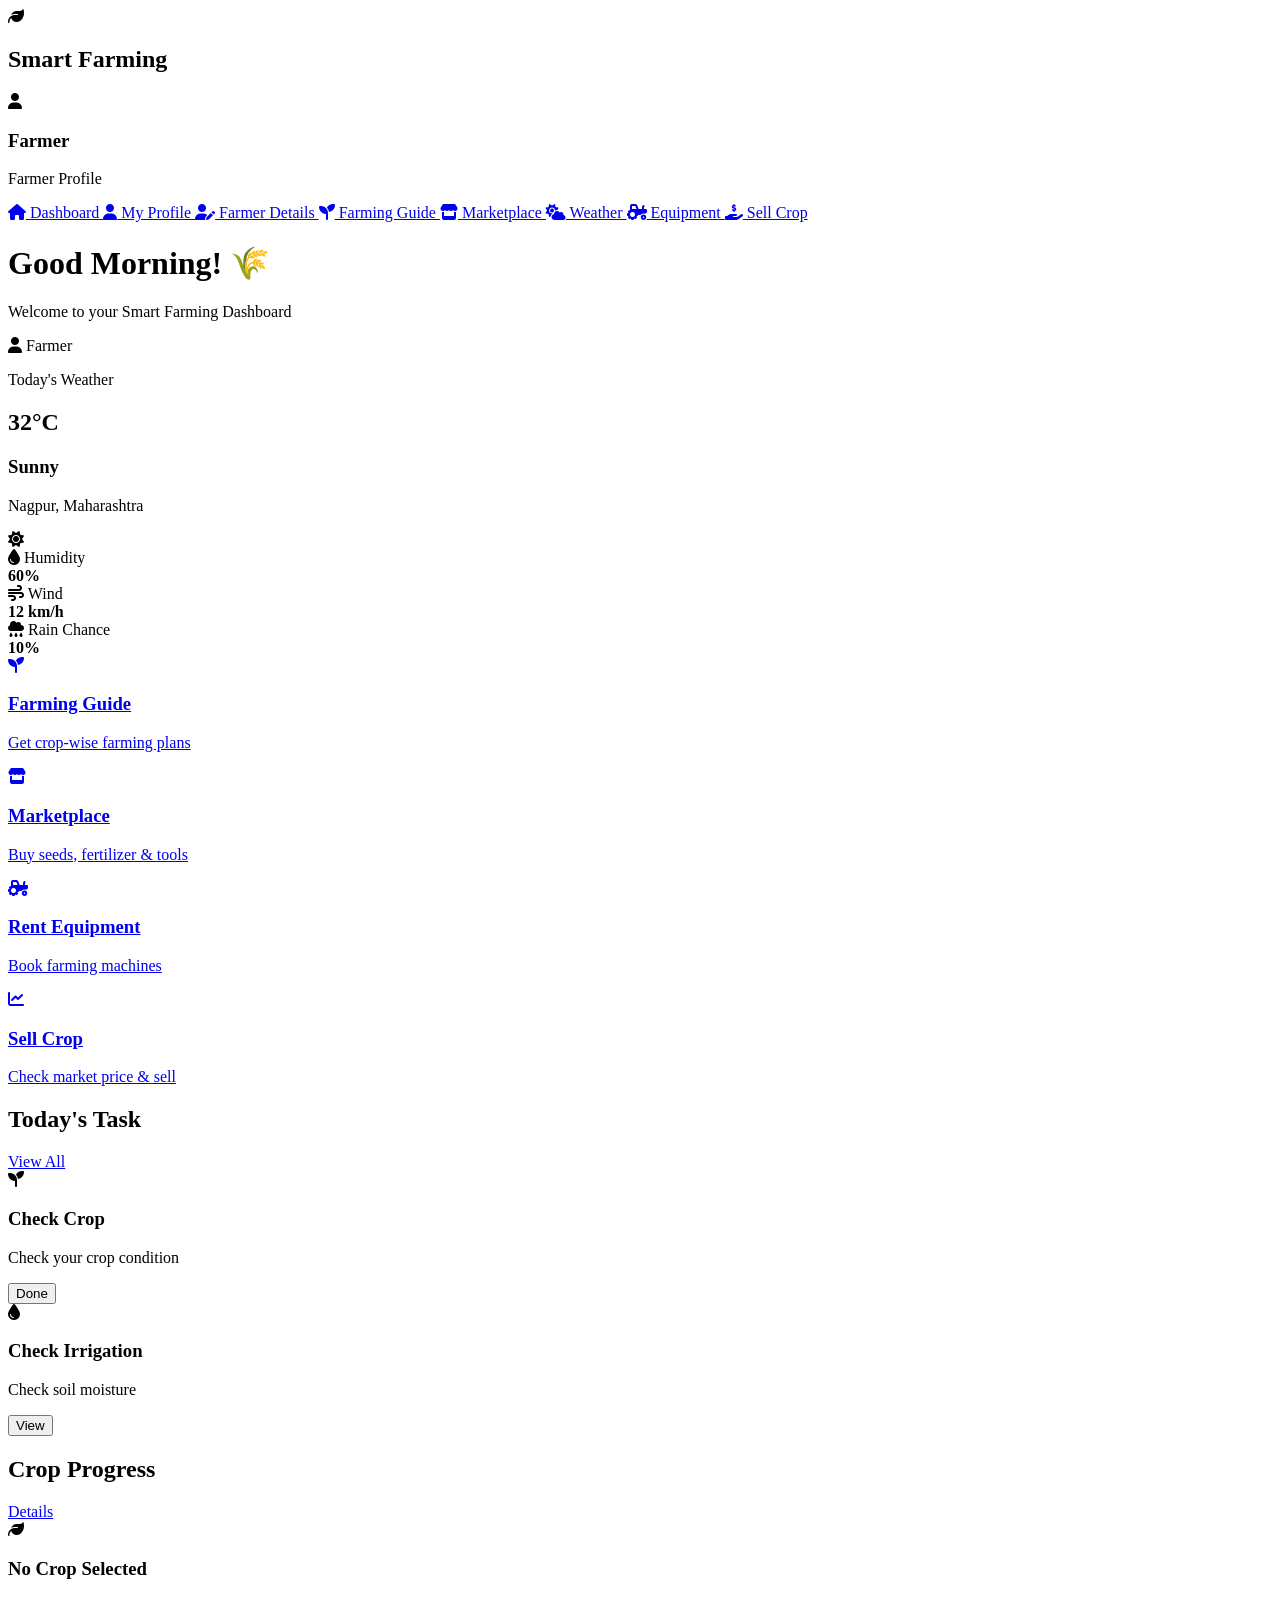
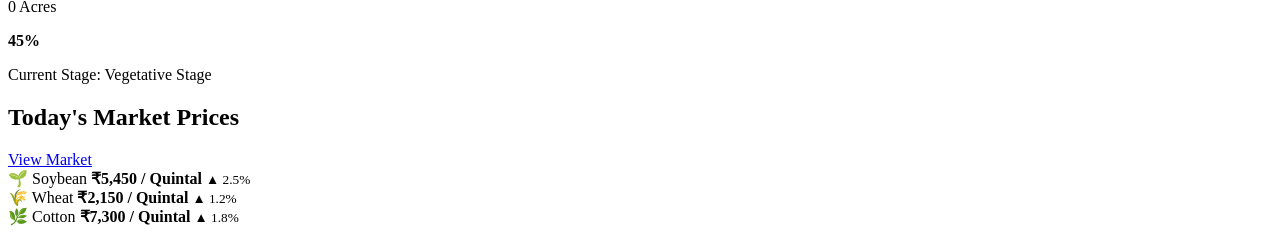
==== dashboard.html @ 043cf6d7 "Add files via upload" ====
<!DOCTYPE html>
<html lang="en">

<head>

    <meta charset="UTF-8">
    <meta name="viewport" content="width=device-width, initial-scale=1.0">

    <title>Dashboard | Smart Farming</title>

    <link rel="stylesheet" href="css/dashboard.css">

    <link href="https://fonts.googleapis.com/css2?family=Poppins:wght@300;400;500;600;700&display=swap"
        rel="stylesheet">

    <link rel="stylesheet"
        href="https://cdnjs.cloudflare.com/ajax/libs/font-awesome/6.6.0/css/all.min.css">

</head>

<body>

    <!-- SIDEBAR -->

    <aside class="sidebar">

        <div class="sidebar-logo">
            <i class="fa-solid fa-leaf"></i>
            <h2>Smart Farming</h2>
        </div>


        <div class="farmer-mini">

            <div class="profile-circle">
                <i class="fa-solid fa-user"></i>
            </div>

            <div>
                <h3 id="farmerName">Farmer</h3>
                <p>Farmer Profile</p>
            </div>

        </div>


        <!-- MENU -->

        <nav class="side-menu">

            <a href="dashboard.html" class="active">
                <i class="fa-solid fa-house"></i>
                Dashboard
            </a>

            <a href="profile.html">
                <i class="fa-solid fa-user"></i>
                My Profile
            </a>

            <a href="farmer.html">
                <i class="fa-solid fa-user-pen"></i>
                Farmer Details
            </a>

            <a href="guide.html">
                <i class="fa-solid fa-seedling"></i>
                Farming Guide
            </a>

            <a href="marketplace.html">
                <i class="fa-solid fa-store"></i>
                Marketplace
            </a>

            <a href="weather.html">
                <i class="fa-solid fa-cloud-sun"></i>
                Weather
            </a>

            <a href="equipment.html">
                <i class="fa-solid fa-tractor"></i>
                Equipment
            </a>

            <a href="sell.html">
                <i class="fa-solid fa-hand-holding-dollar"></i>
                Sell Crop
            </a>

        </nav>

    </aside>


    <!-- MAIN CONTENT -->

    <main class="main-content">


        <!-- TOPBAR -->

        <header class="topbar">

            <div>

                <h1>
                    Good Morning! 🌾
                </h1>

                <p>
                    Welcome to your Smart Farming Dashboard
                </p>

            </div>


            <div class="top-user">

                <i class="fa-solid fa-user"></i>

                <span id="topFarmerName">
                    Farmer
                </span>

            </div>

        </header>


        <!-- WEATHER CARD -->

        <section class="weather-card">

            <div>

                <p>Today's Weather</p>

                <h2>32°C</h2>

                <h3>Sunny</h3>

                <p>Nagpur, Maharashtra</p>

            </div>


            <div class="weather-icon">

                <i class="fa-solid fa-sun"></i>

            </div>


            <div class="weather-details">

                <div>

                    <i class="fa-solid fa-droplet"></i>

                    <span>
                        Humidity
                        <br>
                        <b>60%</b>
                    </span>

                </div>


                <div>

                    <i class="fa-solid fa-wind"></i>

                    <span>
                        Wind
                        <br>
                        <b>12 km/h</b>
                    </span>

                </div>


                <div>

                    <i class="fa-solid fa-cloud-rain"></i>

                    <span>
                        Rain Chance
                        <br>
                        <b>10%</b>
                    </span>

                </div>

            </div>

        </section>


        <!-- QUICK CARDS -->

        <section class="cards">


            <a href="guide.html" class="dashboard-card">

                <div class="card-icon green">
                    <i class="fa-solid fa-seedling"></i>
                </div>

                <h3>Farming Guide</h3>

                <p>
                    Get crop-wise farming plans
                </p>

            </a>


            <a href="marketplace.html" class="dashboard-card">

                <div class="card-icon orange">
                    <i class="fa-solid fa-store"></i>
                </div>

                <h3>Marketplace</h3>

                <p>
                    Buy seeds, fertilizer & tools
                </p>

            </a>


            <a href="equipment.html" class="dashboard-card">

                <div class="card-icon blue">
                    <i class="fa-solid fa-tractor"></i>
                </div>

                <h3>Rent Equipment</h3>

                <p>
                    Book farming machines
                </p>

            </a>


            <a href="sell.html" class="dashboard-card">

                <div class="card-icon purple">
                    <i class="fa-solid fa-chart-line"></i>
                </div>

                <h3>Sell Crop</h3>

                <p>
                    Check market price & sell
                </p>

            </a>

        </section>


        <!-- DASHBOARD GRID -->

        <section class="dashboard-grid">


            <!-- TODAY'S TASK -->

            <div class="panel">

                <div class="panel-title">

                    <h2>Today's Task</h2>

                    <a href="guide.html">
                        View All
                    </a>

                </div>


                <div class="task">

                    <div class="task-icon">
                        <i class="fa-solid fa-seedling"></i>
                    </div>


                    <div>

                        <h3>Check Crop</h3>

                        <p>
                            Check your crop condition
                        </p>

                    </div>


                    <button class="task-btn">
                        Done
                    </button>

                </div>


                <div class="task">

                    <div class="task-icon">
                        <i class="fa-solid fa-droplet"></i>
                    </div>


                    <div>

                        <h3>Check Irrigation</h3>

                        <p>
                            Check soil moisture
                        </p>

                    </div>


                    <button class="task-btn">
                        View
                    </button>

                </div>

            </div>


            <!-- CROP PROGRESS -->

            <div class="panel">

                <div class="panel-title">

                    <h2>Crop Progress</h2>

                    <a href="guide.html">
                        Details
                    </a>

                </div>


                <div class="crop-info">

                    <div class="crop-image">
                        <i class="fa-solid fa-leaf"></i>
                    </div>


                    <div>

                        <h3 id="dashboardCrop">
                            No Crop Selected
                        </h3>

                        <p id="dashboardLand">
                            0 Acres
                        </p>

                    </div>


                    <strong>
                        45%
                    </strong>

                </div>


                <div class="progress-bar">

                    <div></div>

                </div>


                <p class="stage">
                    Current Stage:
                    Vegetative Stage
                </p>

            </div>

        </section>


        <!-- MARKET PRICES -->

        <section class="panel market-panel">

            <div class="panel-title">

                <h2>
                    Today's Market Prices
                </h2>

                <a href="marketplace.html">
                    View Market
                </a>

            </div>


            <div class="market-list">


                <div>

                    <span>
                        🌱 Soybean
                    </span>

                    <strong>
                        ₹5,450 / Quintal
                    </strong>

                    <small>
                        ▲ 2.5%
                    </small>

                </div>


                <div>

                    <span>
                        🌾 Wheat
                    </span>

                    <strong>
                        ₹2,150 / Quintal
                    </strong>

                    <small>
                        ▲ 1.2%
                    </small>

                </div>


                <div>

                    <span>
                        🌿 Cotton
                    </span>

                    <strong>
                        ₹7,300 / Quintal
                    </strong>

                    <small>
                        ▲ 1.8%
                    </small>

                </div>

            </div>

        </section>


    </main>


    <!-- JAVASCRIPT -->

    <script src="js/script.js"></script>


</body>

</html>
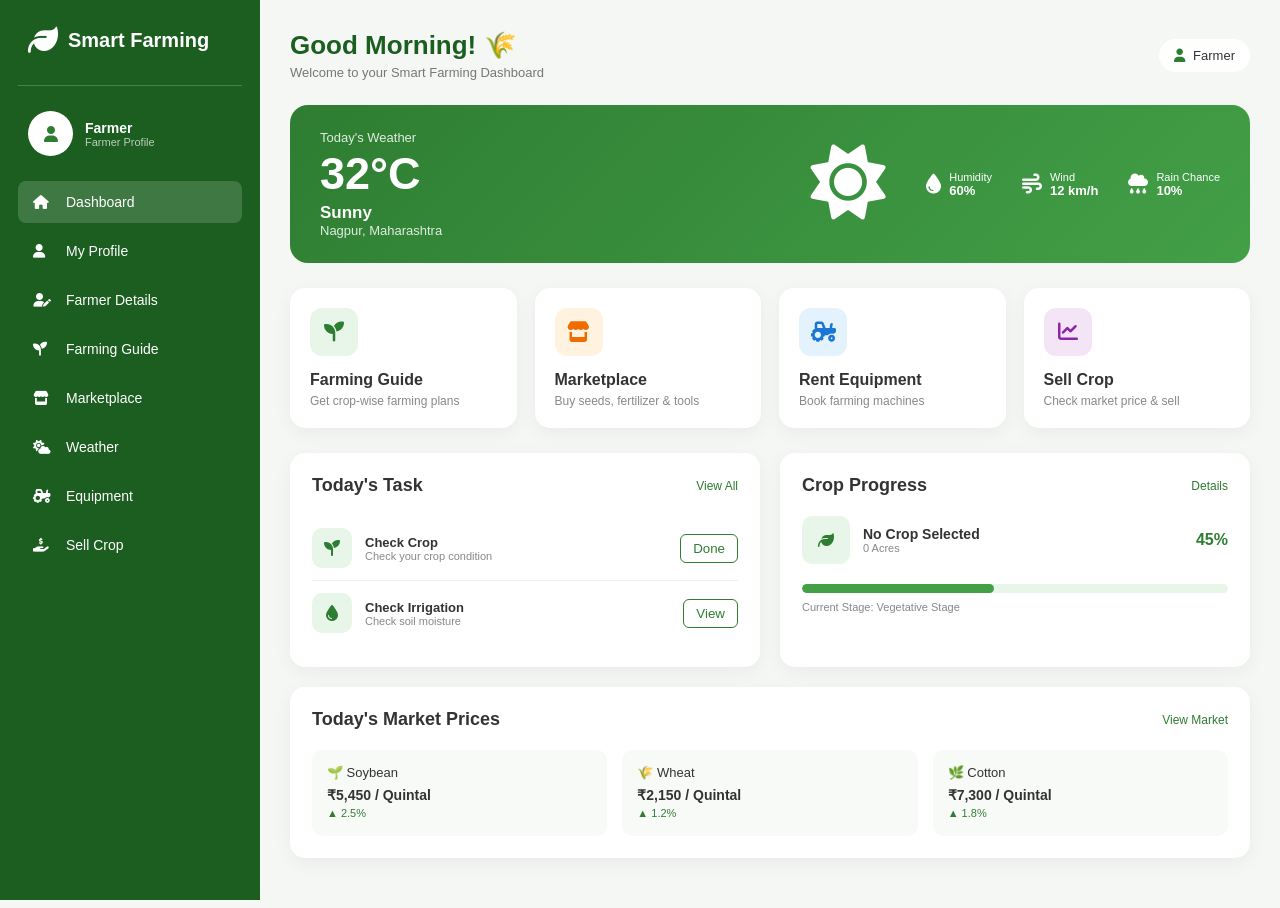
==== commit 463a1062: "Update dashboard.html" ====
--- a/dashboard.html
+++ b/dashboard.html
@@ -8,7 +8,7 @@
 
     <title>Dashboard | Smart Farming</title>
 
-    <link rel="stylesheet" href="css/dashboard.css">
+    <link rel="stylesheet" href="dashboard.css">
 
     <link href="https://fonts.googleapis.com/css2?family=Poppins:wght@300;400;500;600;700&display=swap"
         rel="stylesheet">
@@ -480,4 +480,4 @@
 
 </body>
 
-</html>+</html>
--- a/dashboard.css
+++ b/dashboard.css
@@ -0,0 +1,536 @@
+* {
+    margin: 0;
+    padding: 0;
+    box-sizing: border-box;
+    font-family: 'Poppins', sans-serif;
+}
+
+body {
+    background: #f4f7f4;
+    color: #333;
+}
+
+/* ================= SIDEBAR ================= */
+
+.sidebar {
+    position: fixed;
+    left: 0;
+    top: 0;
+    width: 260px;
+    height: 100vh;
+    background: #1b5e20;
+    color: white;
+    padding: 25px 18px;
+    display: flex;
+    flex-direction: column;
+}
+
+.sidebar-logo {
+    display: flex;
+    align-items: center;
+    gap: 10px;
+    padding: 0 10px 30px;
+    border-bottom: 1px solid rgba(255,255,255,0.2);
+}
+
+.sidebar-logo i {
+    font-size: 30px;
+}
+
+.sidebar-logo h2 {
+    font-size: 20px;
+}
+
+/* ================= FARMER ================= */
+
+.farmer-mini {
+    display: flex;
+    align-items: center;
+    gap: 12px;
+    padding: 25px 10px;
+}
+
+.profile-circle {
+    width: 45px;
+    height: 45px;
+    border-radius: 50%;
+    background: white;
+    color: #2e7d32;
+    display: flex;
+    justify-content: center;
+    align-items: center;
+}
+
+.farmer-mini h3 {
+    font-size: 14px;
+}
+
+.farmer-mini p {
+    font-size: 11px;
+    opacity: 0.7;
+}
+
+/* ================= MENU ================= */
+
+.side-menu {
+    display: flex;
+    flex-direction: column;
+    gap: 7px;
+}
+
+.side-menu a {
+    text-decoration: none;
+    color: white;
+    padding: 13px 15px;
+    border-radius: 8px;
+    display: flex;
+    align-items: center;
+    gap: 13px;
+    font-size: 14px;
+    transition: 0.3s;
+}
+
+.side-menu a:hover,
+.side-menu a.active {
+    background: rgba(255,255,255,0.16);
+}
+
+.side-menu i {
+    width: 20px;
+}
+
+/* ================= MAIN ================= */
+
+.main-content {
+    margin-left: 260px;
+    padding: 30px;
+    min-height: 100vh;
+}
+
+/* ================= TOPBAR ================= */
+
+.topbar {
+    display: flex;
+    justify-content: space-between;
+    align-items: center;
+    margin-bottom: 25px;
+}
+
+.topbar h1 {
+    font-size: 26px;
+    color: #1b5e20;
+}
+
+.topbar p {
+    color: #777;
+    font-size: 13px;
+    margin-top: 4px;
+}
+
+.top-user {
+    background: white;
+    padding: 9px 15px;
+    border-radius: 25px;
+    display: flex;
+    align-items: center;
+    gap: 8px;
+    font-size: 13px;
+}
+
+.top-user i {
+    color: #2e7d32;
+}
+
+/* ================= WEATHER ================= */
+
+.weather-card {
+    background: linear-gradient(135deg, #2e7d32, #43a047);
+    color: white;
+    border-radius: 18px;
+    padding: 25px 30px;
+    display: flex;
+    align-items: center;
+    gap: 40px;
+    margin-bottom: 25px;
+}
+
+.weather-card > div:first-child {
+    min-width: 180px;
+}
+
+.weather-card p {
+    font-size: 13px;
+    opacity: 0.85;
+}
+
+.weather-card h2 {
+    font-size: 45px;
+    margin: 3px 0;
+}
+
+.weather-card h3 {
+    font-size: 17px;
+}
+
+.weather-icon {
+    font-size: 75px;
+    margin-left: auto;
+}
+
+.weather-details {
+    display: flex;
+    gap: 30px;
+}
+
+.weather-details div {
+    display: flex;
+    align-items: center;
+    gap: 8px;
+}
+
+.weather-details i {
+    font-size: 20px;
+}
+
+.weather-details span {
+    font-size: 11px;
+}
+
+.weather-details b {
+    font-size: 13px;
+}
+
+/* ================= QUICK CARDS ================= */
+
+.cards {
+    display: grid;
+    grid-template-columns: repeat(4, 1fr);
+    gap: 18px;
+    margin-bottom: 25px;
+}
+
+.dashboard-card {
+    background: white;
+    border-radius: 15px;
+    padding: 20px;
+    text-decoration: none;
+    color: #333;
+    box-shadow: 0 5px 18px rgba(0,0,0,0.05);
+    transition: 0.3s;
+}
+
+.dashboard-card:hover {
+    transform: translateY(-4px);
+    box-shadow: 0 8px 22px rgba(0,0,0,0.1);
+}
+
+.card-icon {
+    width: 48px;
+    height: 48px;
+    border-radius: 12px;
+    display: flex;
+    align-items: center;
+    justify-content: center;
+    margin-bottom: 15px;
+    font-size: 20px;
+}
+
+.card-icon.green {
+    background: #e8f5e9;
+    color: #2e7d32;
+}
+
+.card-icon.orange {
+    background: #fff3e0;
+    color: #ef6c00;
+}
+
+.card-icon.blue {
+    background: #e3f2fd;
+    color: #1976d2;
+}
+
+.card-icon.purple {
+    background: #f3e5f5;
+    color: #8e24aa;
+}
+
+.dashboard-card h3 {
+    font-size: 16px;
+    margin-bottom: 5px;
+}
+
+.dashboard-card p {
+    color: #888;
+    font-size: 12px;
+}
+
+/* ================= PANELS ================= */
+
+.dashboard-grid {
+    display: grid;
+    grid-template-columns: 1fr 1fr;
+    gap: 20px;
+    margin-bottom: 20px;
+}
+
+.panel {
+    background: white;
+    padding: 22px;
+    border-radius: 15px;
+    box-shadow: 0 5px 18px rgba(0,0,0,0.05);
+}
+
+.panel-title {
+    display: flex;
+    justify-content: space-between;
+    align-items: center;
+    margin-bottom: 20px;
+}
+
+.panel-title h2 {
+    color: #333;
+    font-size: 18px;
+}
+
+.panel-title a {
+    color: #2e7d32;
+    text-decoration: none;
+    font-size: 12px;
+}
+
+/* ================= TASK ================= */
+
+.task {
+    display: flex;
+    align-items: center;
+    gap: 13px;
+    padding: 12px 0;
+    border-bottom: 1px solid #eee;
+}
+
+.task:last-child {
+    border-bottom: none;
+}
+
+.task-icon {
+    width: 40px;
+    height: 40px;
+    background: #e8f5e9;
+    color: #2e7d32;
+    border-radius: 10px;
+    display: flex;
+    justify-content: center;
+    align-items: center;
+}
+
+.task h3 {
+    font-size: 13px;
+}
+
+.task p {
+    color: #888;
+    font-size: 11px;
+}
+
+.task button {
+    margin-left: auto;
+    border: 1px solid #2e7d32;
+    color: #2e7d32;
+    background: white;
+    border-radius: 6px;
+    padding: 6px 12px;
+    cursor: pointer;
+}
+
+.task button:hover {
+    background: #2e7d32;
+    color: white;
+}
+
+/* ================= CROP ================= */
+
+.crop-info {
+    display: flex;
+    align-items: center;
+    gap: 13px;
+}
+
+.crop-image {
+    width: 48px;
+    height: 48px;
+    background: #e8f5e9;
+    color: #2e7d32;
+    border-radius: 10px;
+    display: flex;
+    justify-content: center;
+    align-items: center;
+}
+
+.crop-info h3 {
+    font-size: 14px;
+}
+
+.crop-info p {
+    color: #888;
+    font-size: 11px;
+}
+
+.crop-info strong {
+    margin-left: auto;
+    color: #2e7d32;
+}
+
+.progress-bar {
+    width: 100%;
+    height: 9px;
+    background: #e8f5e9;
+    border-radius: 10px;
+    margin: 20px 0 8px;
+    overflow: hidden;
+}
+
+.progress-bar div {
+    width: 45%;
+    height: 100%;
+    background: #43a047;
+    border-radius: 10px;
+}
+
+.stage {
+    color: #888;
+    font-size: 11px;
+}
+
+/* ================= MARKET ================= */
+
+.market-panel {
+    margin-bottom: 20px;
+}
+
+.market-list {
+    display: grid;
+    grid-template-columns: repeat(3, 1fr);
+    gap: 15px;
+}
+
+.market-list > div {
+    background: #f8faf8;
+    padding: 15px;
+    border-radius: 10px;
+}
+
+.market-list span {
+    display: block;
+    font-size: 13px;
+    margin-bottom: 7px;
+}
+
+.market-list strong {
+    display: block;
+    font-size: 14px;
+}
+
+.market-list small {
+    color: #2e7d32;
+    font-size: 11px;
+}
+
+/* ================= RESPONSIVE ================= */
+
+@media (max-width: 1100px) {
+
+    .cards {
+        grid-template-columns: repeat(2, 1fr);
+    }
+
+    .weather-details {
+        gap: 15px;
+    }
+
+    .dashboard-grid {
+        grid-template-columns: 1fr;
+    }
+}
+
+@media (max-width: 800px) {
+
+    .sidebar {
+        width: 75px;
+        padding: 20px 10px;
+    }
+
+    .sidebar-logo h2,
+    .farmer-mini > div:last-child {
+        display: none;
+    }
+
+    .sidebar-logo {
+        justify-content: center;
+    }
+
+    .side-menu a {
+        justify-content: center;
+        padding: 13px;
+    }
+
+    .main-content {
+        margin-left: 75px;
+        padding: 20px;
+    }
+
+    .weather-card {
+        flex-wrap: wrap;
+    }
+
+    .weather-icon {
+        margin-left: 0;
+    }
+
+    .weather-details {
+        width: 100%;
+        justify-content: space-between;
+    }
+}
+
+@media (max-width: 550px) {
+
+    .main-content {
+        padding: 15px;
+    }
+
+    .topbar h1 {
+        font-size: 20px;
+    }
+
+    .top-user span {
+        display: none;
+    }
+
+    .cards {
+        grid-template-columns: 1fr;
+    }
+
+    .weather-card {
+        gap: 20px;
+        padding: 20px;
+    }
+
+    .weather-card h2 {
+        font-size: 35px;
+    }
+
+    .weather-icon {
+        font-size: 55px;
+    }
+
+    .weather-details {
+        display: grid;
+        grid-template-columns: 1fr 1fr;
+        gap: 15px;
+    }
+
+    .market-list {
+        grid-template-columns: 1fr;
+    }
+}
